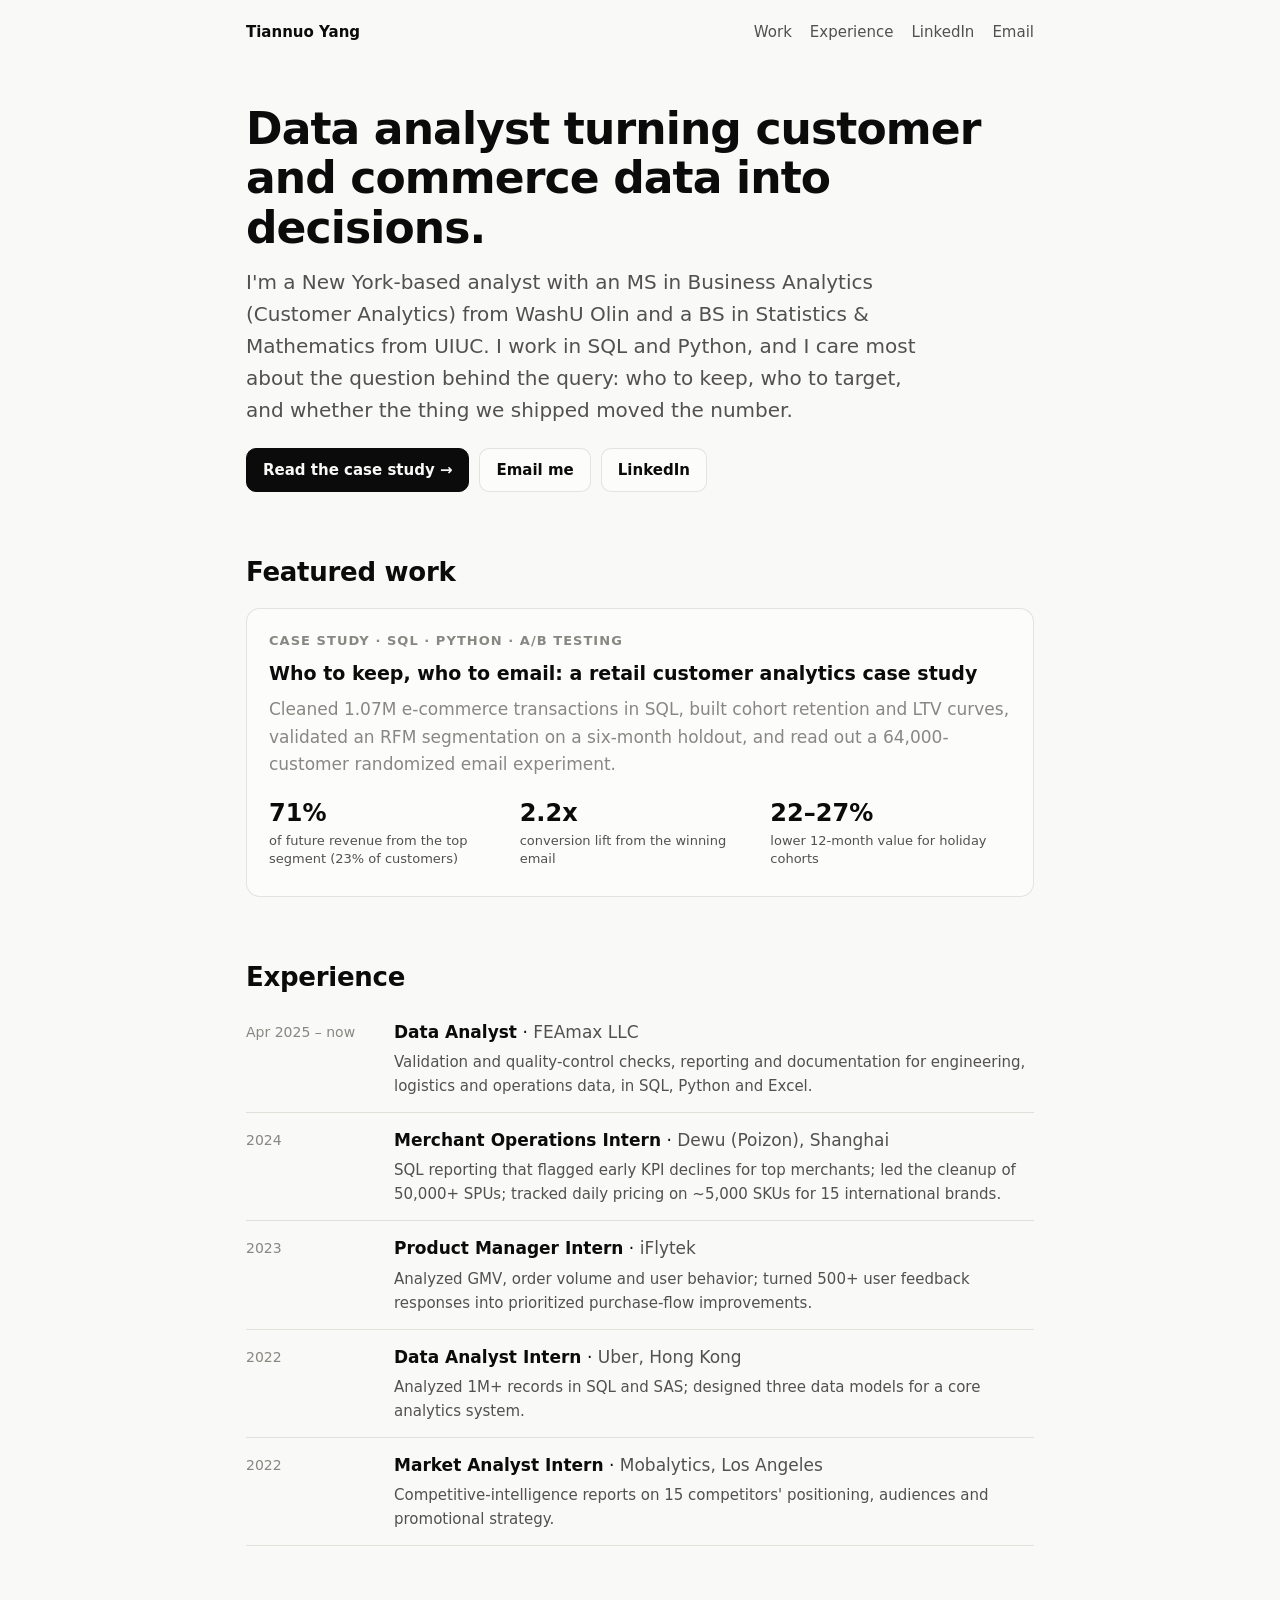
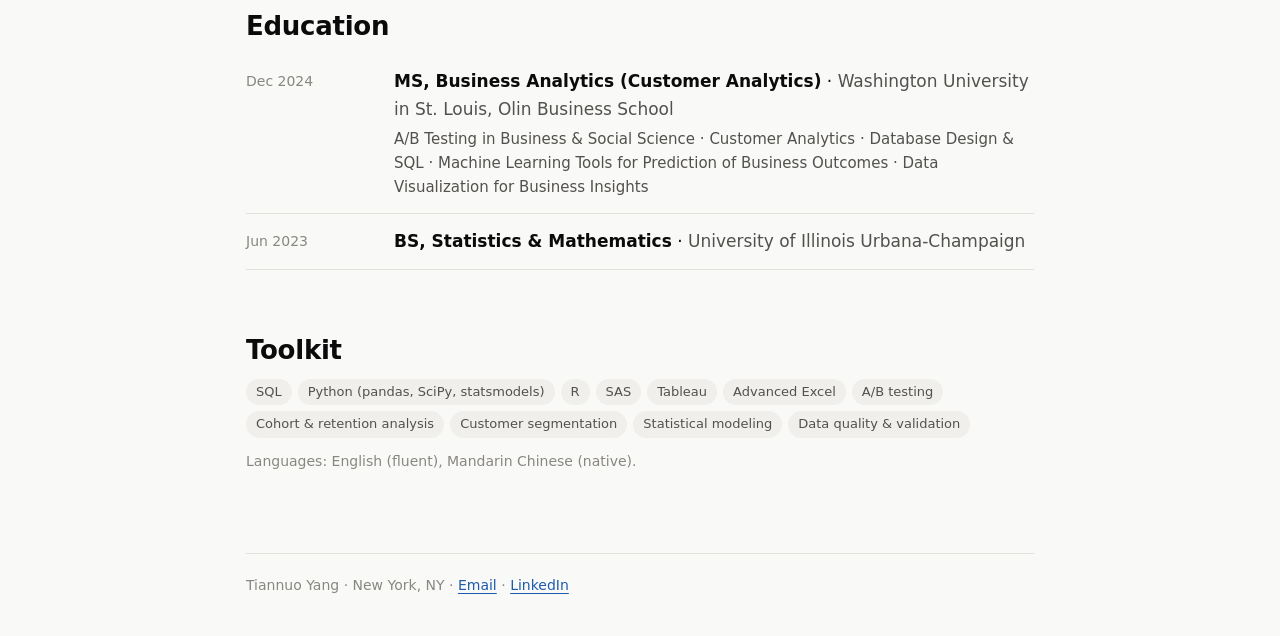
==== index.html @ 2f9cd346 "Retail customer analytics case study and portfolio site SQL cleaning funnel, cohort retention, LTV c" ====
<!doctype html>
<html lang="en">
<head>
<meta charset="utf-8">
<meta name="viewport" content="width=device-width, initial-scale=1">
<title>Tiannuo Yang · Data Analyst</title>
<meta name="description" content="Tiannuo Yang is a New York-based data analyst working on customer, product and business analytics.">
<link rel="stylesheet" href="assets/style.css">
<script src="assets/site-config.js"></script>
</head>
<body>
<div class="wrap">
  <nav class="site-nav">
    <a class="brand" href="index.html">Tiannuo Yang</a>
    <div class="links">
      <a href="#work">Work</a>
      <a href="#experience">Experience</a>
      <a data-link="linkedin">LinkedIn</a>
      <a data-link="email">Email</a>
    </div>
  </nav>

  <header>
    <h1>Data analyst turning customer and commerce data into decisions.</h1>
    <p class="lede">I'm a New York-based analyst with an MS in Business Analytics (Customer Analytics) from WashU Olin and a BS in Statistics &amp; Mathematics from UIUC. I work in SQL and Python, and I care most about the question behind the query: who to keep, who to target, and whether the thing we shipped moved the number.</p>
    <div class="btn-row">
      <a class="btn primary" href="retail-customer-analytics.html">Read the case study →</a>
      <a class="btn" data-link="email">Email me</a>
      <a class="btn" data-link="linkedin">LinkedIn</a>
    </div>
  </header>

  <h2 id="work">Featured work</h2>
  <a class="card project-card" href="retail-customer-analytics.html">
    <p class="eyebrow">Case study · SQL · Python · A/B testing</p>
    <h3>Who to keep, who to email: a retail customer analytics case study</h3>
    <p class="muted" style="margin:0">Cleaned 1.07M e-commerce transactions in SQL, built cohort retention and LTV curves, validated an RFM segmentation on a six-month holdout, and read out a 64,000-customer randomized email experiment.</p>
    <div class="kpis">
      <div><div class="value">71%</div><div class="label">of future revenue from the top segment (23% of customers)</div></div>
      <div><div class="value">2.2x</div><div class="label">conversion lift from the winning email</div></div>
      <div><div class="value">22–27%</div><div class="label">lower 12-month value for holiday cohorts</div></div>
    </div>
  </a>

  <h2 id="experience">Experience</h2>
  <ul class="timeline">
    <li>
      <div class="when">Apr 2025 – now</div>
      <div><span class="role">Data Analyst</span> · <span class="org">FEAmax LLC</span>
        <p>Validation and quality-control checks, reporting and documentation for engineering, logistics and operations data, in SQL, Python and Excel.</p></div>
    </li>
    <li>
      <div class="when">2024</div>
      <div><span class="role">Merchant Operations Intern</span> · <span class="org">Dewu (Poizon), Shanghai</span>
        <p>SQL reporting that flagged early KPI declines for top merchants; led the cleanup of 50,000+ SPUs; tracked daily pricing on ~5,000 SKUs for 15 international brands.</p></div>
    </li>
    <li>
      <div class="when">2023</div>
      <div><span class="role">Product Manager Intern</span> · <span class="org">iFlytek</span>
        <p>Analyzed GMV, order volume and user behavior; turned 500+ user feedback responses into prioritized purchase-flow improvements.</p></div>
    </li>
    <li>
      <div class="when">2022</div>
      <div><span class="role">Data Analyst Intern</span> · <span class="org">Uber, Hong Kong</span>
        <p>Analyzed 1M+ records in SQL and SAS; designed three data models for a core analytics system.</p></div>
    </li>
    <li>
      <div class="when">2022</div>
      <div><span class="role">Market Analyst Intern</span> · <span class="org">Mobalytics, Los Angeles</span>
        <p>Competitive-intelligence reports on 15 competitors' positioning, audiences and promotional strategy.</p></div>
    </li>
  </ul>

  <h2>Education</h2>
  <ul class="timeline">
    <li>
      <div class="when">Dec 2024</div>
      <div><span class="role">MS, Business Analytics (Customer Analytics)</span> · <span class="org">Washington University in St. Louis, Olin Business School</span>
        <p>A/B Testing in Business &amp; Social Science · Customer Analytics · Database Design &amp; SQL · Machine Learning Tools for Prediction of Business Outcomes · Data Visualization for Business Insights</p></div>
    </li>
    <li>
      <div class="when">Jun 2023</div>
      <div><span class="role">BS, Statistics &amp; Mathematics</span> · <span class="org">University of Illinois Urbana-Champaign</span></div>
    </li>
  </ul>

  <h2>Toolkit</h2>
  <ul class="tags">
    <li>SQL</li><li>Python (pandas, SciPy, statsmodels)</li><li>R</li><li>SAS</li><li>Tableau</li><li>Advanced Excel</li>
    <li>A/B testing</li><li>Cohort &amp; retention analysis</li><li>Customer segmentation</li><li>Statistical modeling</li><li>Data quality &amp; validation</li>
  </ul>
  <p class="muted small">Languages: English (fluent), Mandarin Chinese (native).</p>

  <footer>
    Tiannuo Yang · New York, NY · <a data-link="email">Email</a> · <a data-link="linkedin">LinkedIn</a>
  </footer>
</div>
</body>
</html>
---- assets/style.css ----
:root {
  color-scheme: light;
  --bg: #f9f9f7;
  --surface: #fcfcfb;
  --ink: #0b0b0b;
  --ink-2: #52514e;
  --muted: #898781;
  --grid: #e1e0d9;
  --axis: #c3c2b7;
  --border: rgba(11, 11, 11, 0.10);
  --accent: #2a78d6;
  --accent-ink: #1c5cab;
  --series-1: #2a78d6;
  --series-2: #eb6834;
  --series-3: #1baf7a;
  --series-4: #eda100;
  --deemph: #c3c2b7;
  --seq-low: #cde2fb;
  --seq-mid: #5598e7;
  --seq-high: #0d366b;
  --good: #006300;
  --tag-bg: #f0efec;
  --font: system-ui, -apple-system, "Segoe UI", Roboto, "Helvetica Neue", sans-serif;
}
@media (prefers-color-scheme: dark) {
  :root:not([data-theme="light"]) {
    color-scheme: dark;
    --bg: #0d0d0d;
    --surface: #1a1a19;
    --ink: #ffffff;
    --ink-2: #c3c2b7;
    --muted: #898781;
    --grid: #2c2c2a;
    --axis: #383835;
    --border: rgba(255, 255, 255, 0.10);
    --accent: #3987e5;
    --accent-ink: #86b6ef;
    --series-1: #3987e5;
    --series-2: #d95926;
    --series-3: #199e70;
    --series-4: #c98500;
    --deemph: #52514e;
    --seq-low: #183a63;
    --seq-mid: #3987e5;
    --seq-high: #cde2fb;
    --good: #0ca30c;
    --tag-bg: #2c2c2a;
  }
}
:root[data-theme="dark"] {
  color-scheme: dark;
  --bg: #0d0d0d;
  --surface: #1a1a19;
  --ink: #ffffff;
  --ink-2: #c3c2b7;
  --muted: #898781;
  --grid: #2c2c2a;
  --axis: #383835;
  --border: rgba(255, 255, 255, 0.10);
  --accent: #3987e5;
  --accent-ink: #86b6ef;
  --series-1: #3987e5;
  --series-2: #d95926;
  --series-3: #199e70;
  --series-4: #c98500;
  --deemph: #52514e;
  --seq-low: #183a63;
  --seq-mid: #3987e5;
  --seq-high: #cde2fb;
  --good: #0ca30c;
  --tag-bg: #2c2c2a;
}

* { box-sizing: border-box; }
html { -webkit-text-size-adjust: 100%; }
body {
  margin: 0;
  background: var(--bg);
  color: var(--ink);
  font-family: var(--font);
  font-size: 17px;
  line-height: 1.6;
}
a { color: var(--accent-ink); text-underline-offset: 3px; }
a:hover { text-decoration-thickness: 2px; }
img, svg { display: block; max-width: 100%; }

.wrap { max-width: 820px; margin: 0 auto; padding: 0 16px; }
.site-nav {
  display: flex; gap: 20px; align-items: center; justify-content: space-between;
  padding: 20px 0; font-size: 15px;
}
.site-nav .brand { font-weight: 650; color: var(--ink); text-decoration: none; }
.site-nav .links { display: flex; gap: 18px; flex-wrap: wrap; }
.site-nav .links a { color: var(--ink-2); text-decoration: none; }
.site-nav .links a:hover { color: var(--ink); }

h1 { font-size: clamp(30px, 6vw, 44px); line-height: 1.12; letter-spacing: -0.02em; margin: 40px 0 14px; }
h2 { font-size: 26px; line-height: 1.25; letter-spacing: -0.01em; margin: 64px 0 12px; }
h3 { font-size: 19px; margin: 32px 0 8px; }
p { margin: 0 0 16px; }
.lede { font-size: 20px; color: var(--ink-2); max-width: 680px; }
.eyebrow { font-size: 13px; font-weight: 600; letter-spacing: 0.08em; text-transform: uppercase; color: var(--muted); margin: 0 0 6px; }
.muted { color: var(--muted); }
.small { font-size: 14px; }
.section-num { color: var(--muted); font-weight: 500; margin-right: 8px; }

.meta-row { display: flex; flex-wrap: wrap; gap: 8px 24px; font-size: 15px; color: var(--ink-2); margin: 18px 0 8px; }
.meta-row strong { color: var(--ink); font-weight: 600; }
.tags { display: flex; flex-wrap: wrap; gap: 6px; margin: 12px 0; padding: 0; list-style: none; }
.tags li { background: var(--tag-bg); color: var(--ink-2); font-size: 13px; padding: 3px 10px; border-radius: 999px; }

.btn-row { display: flex; flex-wrap: wrap; gap: 10px; margin: 22px 0; }
.btn {
  display: inline-flex; align-items: center; gap: 6px; padding: 9px 16px; border-radius: 10px;
  font-size: 15px; font-weight: 600; text-decoration: none; border: 1px solid var(--border);
  color: var(--ink); background: var(--surface);
}
.btn.primary { background: var(--ink); color: var(--bg); border-color: var(--ink); }
.btn:hover { text-decoration: none; filter: brightness(0.96); }

.card {
  background: var(--surface); border: 1px solid var(--border); border-radius: 14px;
  padding: 22px; margin: 20px 0;
}
.card h3 { margin-top: 0; }

.stats { display: grid; grid-template-columns: repeat(auto-fit, minmax(170px, 1fr)); gap: 12px; margin: 22px 0; }
.stat { background: var(--surface); border: 1px solid var(--border); border-radius: 12px; padding: 16px; }
.stat .value { font-size: 30px; font-weight: 650; line-height: 1.1; letter-spacing: -0.01em; }
.stat .label { font-size: 14px; color: var(--ink-2); margin-top: 6px; line-height: 1.4; }

.callout { border-left: 3px solid var(--accent); padding: 4px 0 4px 16px; margin: 20px 0; color: var(--ink-2); }
.callout strong { color: var(--ink); }

ol.findings, ul.plain { padding-left: 22px; }
ol.findings li, ul.plain li { margin-bottom: 10px; }

figure.chart { margin: 24px 0; background: var(--surface); border: 1px solid var(--border); border-radius: 14px; padding: 18px 18px 12px; }
figure.chart figcaption .title { font-weight: 650; font-size: 16px; }
figure.chart figcaption .sub { font-size: 14px; color: var(--ink-2); margin-top: 2px; }
.viz { margin-top: 14px; position: relative; }
.viz svg text { font-family: var(--font); }
.legend { display: flex; flex-wrap: wrap; gap: 6px 18px; font-size: 13px; color: var(--ink-2); margin-top: 12px; }
.legend .key { display: inline-flex; align-items: center; gap: 6px; }
.legend .swatch { width: 12px; height: 12px; border-radius: 3px; display: inline-block; }
.legend .line { width: 16px; height: 2px; border-radius: 1px; display: inline-block; }
.legend .ramp { width: 120px; height: 10px; border-radius: 3px; display: inline-block; }
.multiples { display: grid; grid-template-columns: repeat(auto-fit, minmax(220px, 1fr)); gap: 8px 20px; }
.multiples .panel-title { font-size: 14px; font-weight: 600; margin-top: 10px; }

details.table-view { margin-top: 10px; font-size: 14px; }
details.table-view summary { cursor: pointer; color: var(--ink-2); }
table { border-collapse: collapse; width: 100%; font-size: 14px; margin: 10px 0; font-variant-numeric: tabular-nums; }
th, td { text-align: right; padding: 7px 8px; border-bottom: 1px solid var(--grid); white-space: nowrap; }
th:first-child, td:first-child { text-align: left; }
th { color: var(--ink-2); font-weight: 600; }
.table-scroll { overflow-x: auto; -webkit-overflow-scrolling: touch; }

.viz-tip {
  position: fixed; z-index: 50; pointer-events: none; opacity: 0; transition: opacity 0.08s;
  background: var(--surface); color: var(--ink); border: 1px solid var(--border); border-radius: 10px;
  padding: 8px 10px; font-size: 13px; line-height: 1.45; box-shadow: 0 6px 20px rgba(0,0,0,0.12);
  max-width: 260px; font-family: var(--font);
}
.viz-tip .t-title { color: var(--ink-2); margin-bottom: 4px; }
.viz-tip .t-row { display: flex; align-items: center; gap: 8px; }
.viz-tip .t-key { width: 12px; height: 2px; border-radius: 1px; flex: none; }
.viz-tip .t-val { font-weight: 650; font-variant-numeric: tabular-nums; }
.viz-tip .t-lab { color: var(--ink-2); }
.hit:focus { outline: 2px solid var(--accent); outline-offset: 1px; }

.timeline { list-style: none; padding: 0; margin: 12px 0; }
.timeline li { display: grid; grid-template-columns: 130px 1fr; gap: 4px 18px; padding: 14px 0; border-bottom: 1px solid var(--grid); }
.timeline .when { color: var(--muted); font-size: 14px; font-variant-numeric: tabular-nums; padding-top: 2px; }
.timeline .role { font-weight: 600; }
.timeline .org { color: var(--ink-2); }
.timeline p { margin: 4px 0 0; font-size: 15px; color: var(--ink-2); }

.project-card { display: block; text-decoration: none; color: inherit; }
.project-card:hover { border-color: var(--accent); }
.project-card .kpis { display: grid; grid-template-columns: repeat(3, 1fr); gap: 10px; margin: 16px 0 6px; }
.project-card .kpis .value { font-size: 24px; font-weight: 650; }
.project-card .kpis .label { font-size: 13px; color: var(--ink-2); line-height: 1.35; }

pre { background: var(--tag-bg); border-radius: 10px; padding: 14px; overflow-x: auto; font-size: 13.5px; }
code { font-family: ui-monospace, SFMono-Regular, Menlo, Consolas, monospace; font-size: 0.92em; }
footer { margin: 80px 0 40px; padding-top: 20px; border-top: 1px solid var(--grid); font-size: 14px; color: var(--muted); }

@media (max-width: 560px) {
  body { font-size: 16px; }
  .timeline li { grid-template-columns: 1fr; }
  .project-card .kpis { grid-template-columns: 1fr 1fr 1fr; }
  .project-card .kpis .value { font-size: 20px; }
  .card, figure.chart { padding: 16px 14px 10px; }
  .stat .value { font-size: 26px; }
}
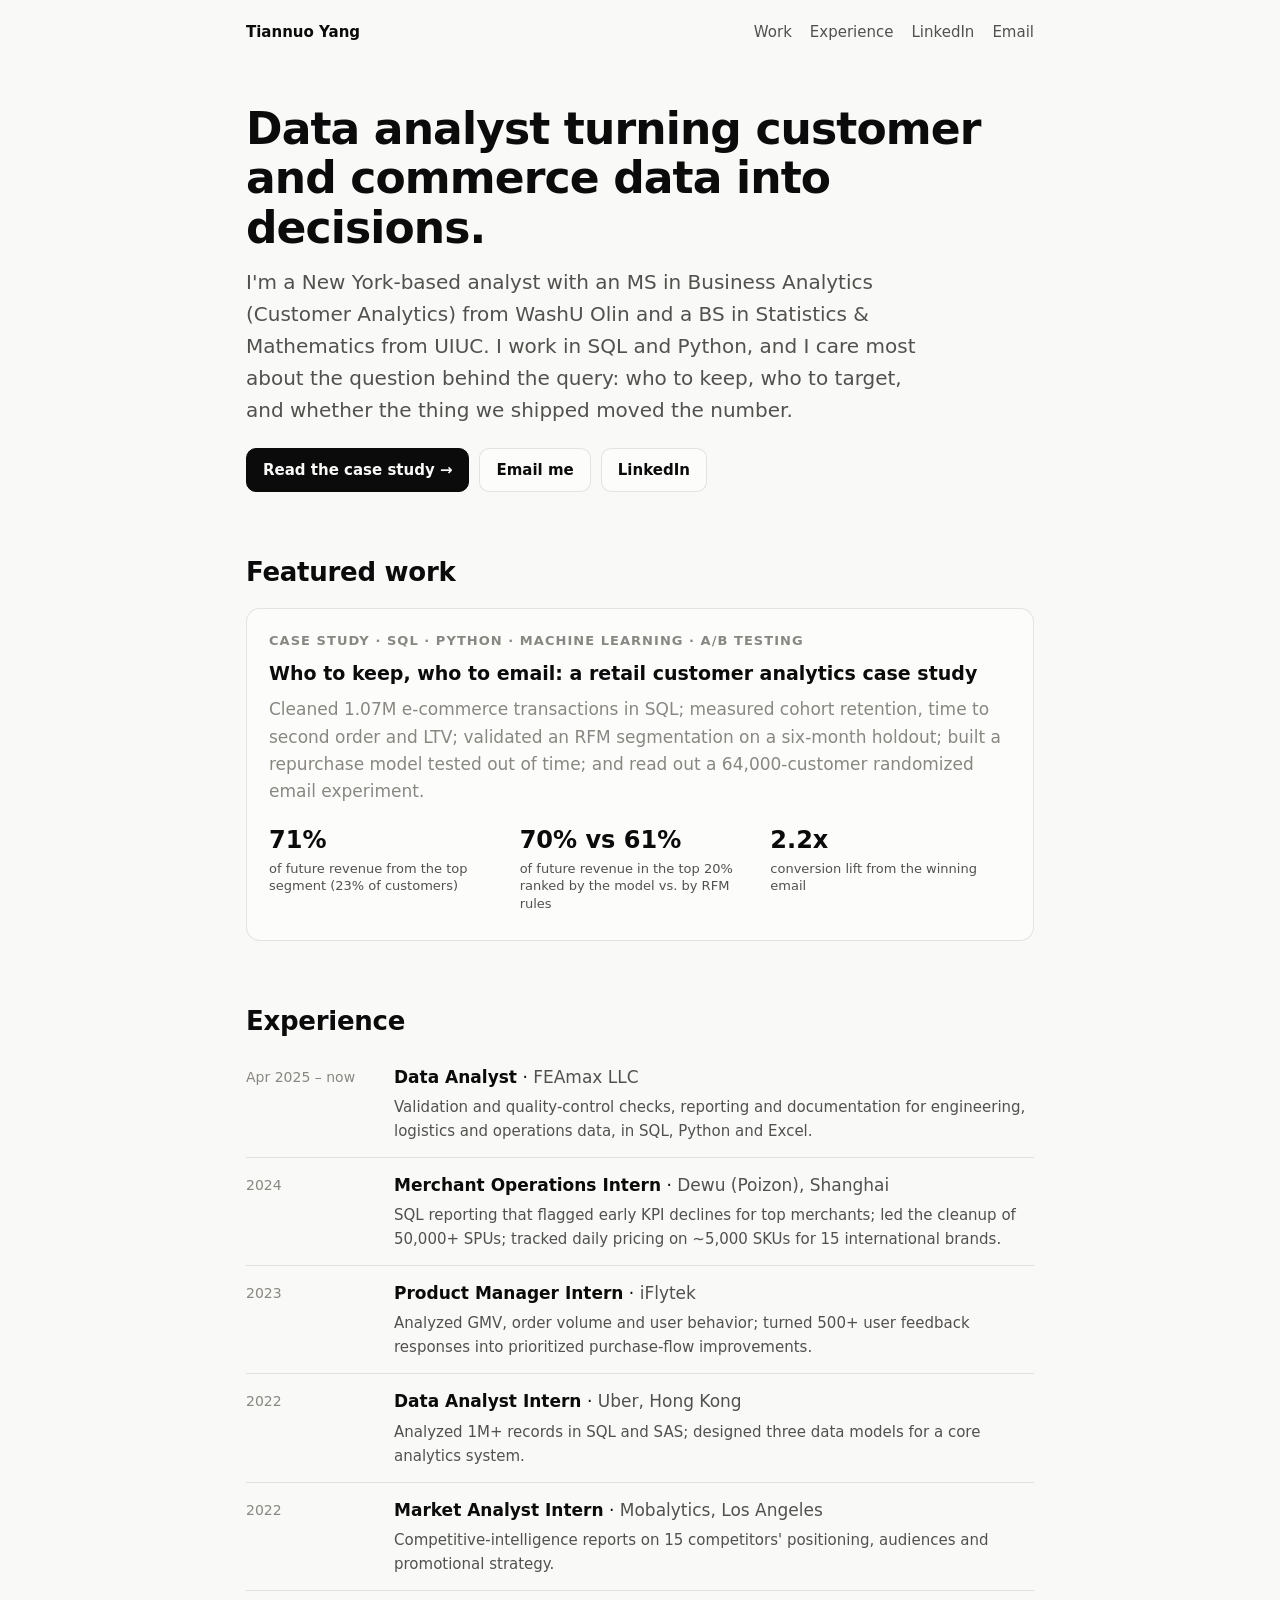
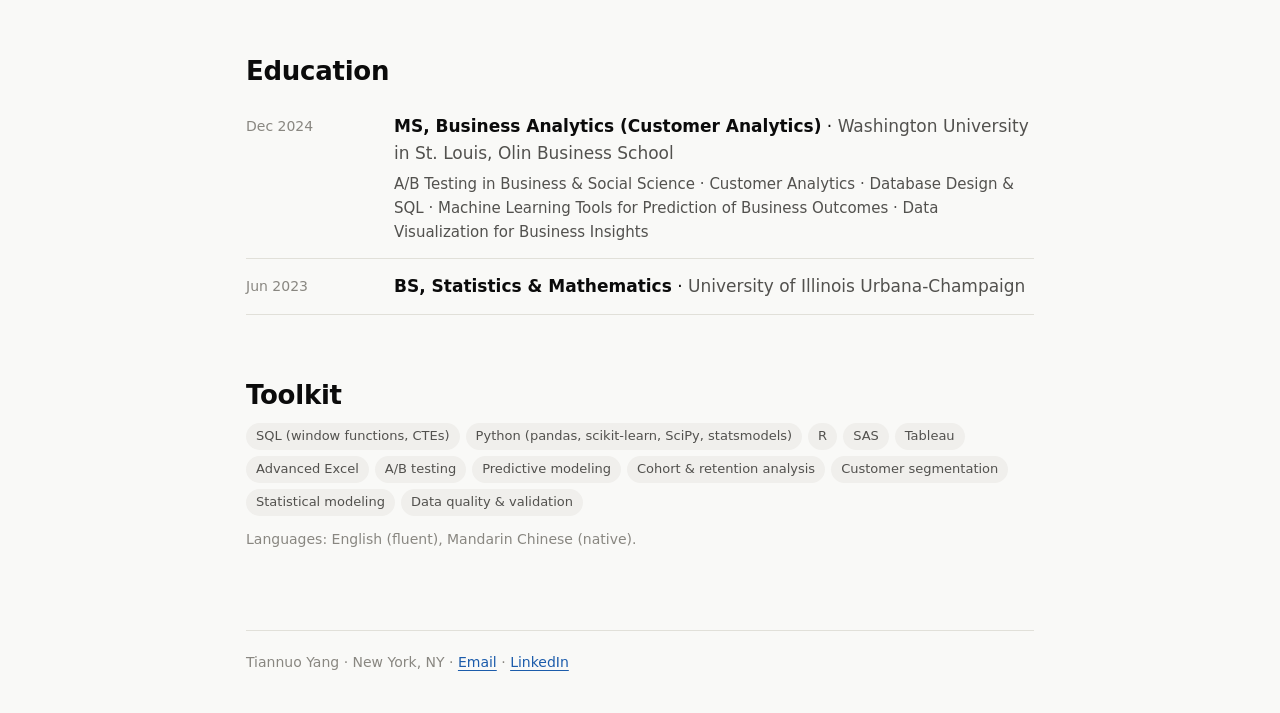
==== commit 73933646: "Add time-to-second-order analysis and an out-of-time repurchase model Window-function SQL for second" ====
--- a/index.html
+++ b/index.html
@@ -32,13 +32,13 @@
 
   <h2 id="work">Featured work</h2>
   <a class="card project-card" href="retail-customer-analytics.html">
-    <p class="eyebrow">Case study · SQL · Python · A/B testing</p>
+    <p class="eyebrow">Case study · SQL · Python · Machine learning · A/B testing</p>
     <h3>Who to keep, who to email: a retail customer analytics case study</h3>
-    <p class="muted" style="margin:0">Cleaned 1.07M e-commerce transactions in SQL, built cohort retention and LTV curves, validated an RFM segmentation on a six-month holdout, and read out a 64,000-customer randomized email experiment.</p>
+    <p class="muted" style="margin:0">Cleaned 1.07M e-commerce transactions in SQL; measured cohort retention, time to second order and LTV; validated an RFM segmentation on a six-month holdout; built a repurchase model tested out of time; and read out a 64,000-customer randomized email experiment.</p>
     <div class="kpis">
       <div><div class="value">71%</div><div class="label">of future revenue from the top segment (23% of customers)</div></div>
+      <div><div class="value">70% vs 61%</div><div class="label">of future revenue in the top 20% ranked by the model vs. by RFM rules</div></div>
       <div><div class="value">2.2x</div><div class="label">conversion lift from the winning email</div></div>
-      <div><div class="value">22–27%</div><div class="label">lower 12-month value for holiday cohorts</div></div>
     </div>
   </a>
 
@@ -86,8 +86,8 @@
 
   <h2>Toolkit</h2>
   <ul class="tags">
-    <li>SQL</li><li>Python (pandas, SciPy, statsmodels)</li><li>R</li><li>SAS</li><li>Tableau</li><li>Advanced Excel</li>
-    <li>A/B testing</li><li>Cohort &amp; retention analysis</li><li>Customer segmentation</li><li>Statistical modeling</li><li>Data quality &amp; validation</li>
+    <li>SQL (window functions, CTEs)</li><li>Python (pandas, scikit-learn, SciPy, statsmodels)</li><li>R</li><li>SAS</li><li>Tableau</li><li>Advanced Excel</li>
+    <li>A/B testing</li><li>Predictive modeling</li><li>Cohort &amp; retention analysis</li><li>Customer segmentation</li><li>Statistical modeling</li><li>Data quality &amp; validation</li>
   </ul>
   <p class="muted small">Languages: English (fluent), Mandarin Chinese (native).</p>
 
--- a/assets/style.css
+++ b/assets/style.css
@@ -149,8 +149,10 @@
 .multiples { display: grid; grid-template-columns: repeat(auto-fit, minmax(220px, 1fr)); gap: 8px 20px; }
 .multiples .panel-title { font-size: 14px; font-weight: 600; margin-top: 10px; }
 
-details.table-view { margin-top: 10px; font-size: 14px; }
-details.table-view summary { cursor: pointer; color: var(--ink-2); }
+details.table-view, details.sql-block { margin-top: 10px; font-size: 14px; }
+details.table-view summary, details.sql-block summary { cursor: pointer; color: var(--ink-2); }
+details.sql-block pre { margin: 10px 0 4px; max-height: 420px; }
+details.sql-block code { font-size: 12.5px; line-height: 1.5; white-space: pre; }
 table { border-collapse: collapse; width: 100%; font-size: 14px; margin: 10px 0; font-variant-numeric: tabular-nums; }
 th, td { text-align: right; padding: 7px 8px; border-bottom: 1px solid var(--grid); white-space: nowrap; }
 th:first-child, td:first-child { text-align: left; }
